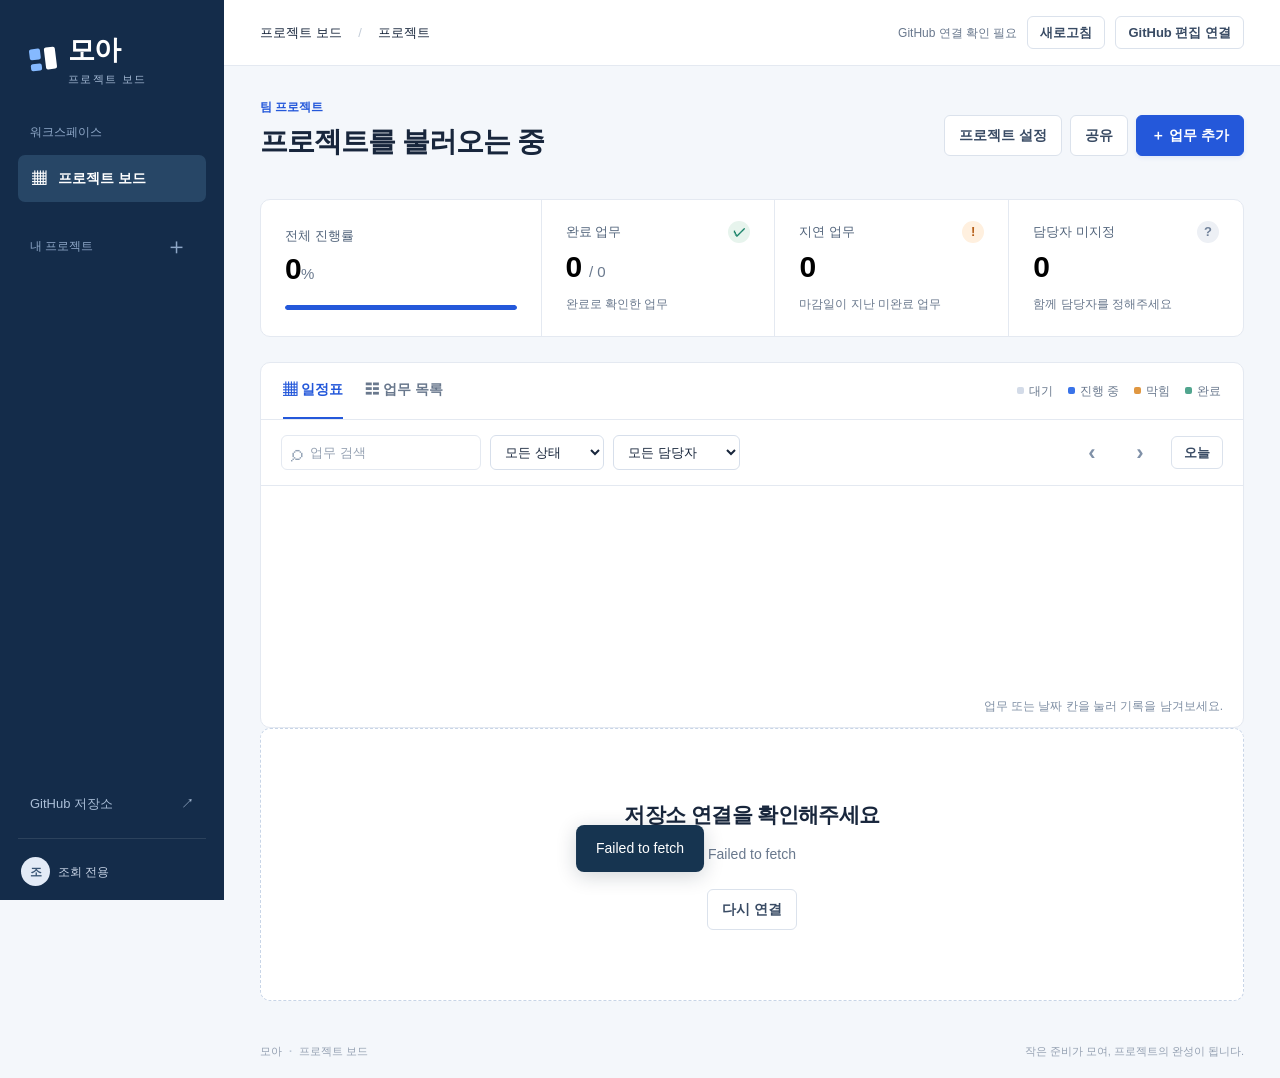
==== projects/index.html @ 3b536970 "Add files via upload" ====
<!doctype html>
<html lang="ko">
<head><meta charset="UTF-8"><meta name="viewport" content="width=device-width,initial-scale=1"><meta name="color-scheme" content="light"><meta name="description" content="프로젝트 보드 프로젝트의 준비사항, 담당자, 일별 추진현황을 함께 관리합니다."><title>모아 · 프로젝트 보드 프로젝트</title><link rel="icon" href="data:image/svg+xml,%3Csvg xmlns='http://www.w3.org/2000/svg' viewBox='0 0 40 40'%3E%3Crect width='40' height='40' rx='10' fill='%231d4ed8'/%3E%3Cpath d='M10 12h8v8h-8zm12 0h8v16h-8zM10 24h8v4h-8z' fill='white'/%3E%3C/svg%3E"><link rel="stylesheet" href="./styles.css"></head>
<body>
<div class="app-shell">
 <aside class="rail"><a class="brand" href="./" aria-label="모아 프로젝트 홈"><span class="brand-mark"><i></i><i></i><i></i></span><span>모아<small>프로젝트 보드</small></span></a><div class="rail-caption">워크스페이스</div><div class="rail-current"><span>▦</span> 프로젝트 보드</div><div class="rail-heading">내 프로젝트<button id="rail-add" class="icon-btn" aria-label="프로젝트 추가">＋</button></div><nav id="project-list" aria-label="프로젝트 목록"></nav><div class="rail-bottom"><a href="https://github.com/hrchlee/GA-HR" target="_blank" rel="noopener noreferrer">GitHub 저장소 <span>↗</span></a><div class="account"><span class="avatar" id="avatar">G</span><span id="account-name">로그인 전</span><button id="logout" class="icon-btn" aria-label="로그아웃" hidden>⏻</button></div></div></aside>
 <main><header class="topbar"><span>프로젝트 보드 <span class="crumb">/</span> 프로젝트</span><div class="top-actions"><span id="connection" class="connection">연결 준비 중</span><button id="refresh" class="btn compact">새로고침</button><button id="connect-github" class="btn compact">GitHub 편집 연결</button></div></header>
 <div id="workspace" hidden><div id="demo-banner" class="demo-banner" hidden><span><b>샘플 체험</b> 가상 업무입니다. 변경사항은 새로고침하면 초기화됩니다.</span><a href="./">프로젝트 보드 열기</a></div>
 <div class="workspace-content"><div class="mobile-projects"><select id="mobile-project" aria-label="프로젝트 선택"></select><button id="mobile-add" class="btn compact" aria-label="새 프로젝트 만들기">＋</button></div><section class="project-heading"><div><div class="eyebrow">팀 프로젝트</div><h1 id="project-title">프로젝트를 불러오는 중</h1><p id="project-desc"></p><div class="project-meta"><span id="project-period"></span><span id="member-count"></span></div></div><div class="heading-actions"><button id="project-settings" class="btn">프로젝트 설정</button><button id="share" class="btn">공유</button><button id="new-task" class="btn primary">＋ 업무 추가</button></div></section>
 <section class="metrics" aria-label="프로젝트 현황"><button class="metric" data-metric="all"><span>전체 진행률</span><strong id="stat-percent">0<em>%</em></strong><div class="progress-track"><i id="overall-progress"></i></div></button><button class="metric" data-metric="done"><span>완료 업무 <i class="metric-symbol green">✓</i></span><strong id="stat-done">0 <em>/ 0</em></strong><small>완료로 확인한 업무</small></button><button class="metric" data-metric="late"><span>지연 업무 <i class="metric-symbol orange">!</i></span><strong id="stat-late">0</strong><small>마감일이 지난 미완료 업무</small></button><button class="metric" data-metric="unassigned"><span>담당자 미지정 <i class="metric-symbol gray">?</i></span><strong id="stat-unassigned">0</strong><small>함께 담당자를 정해주세요</small></button></section>
 <section class="board"><div class="board-top"><div class="view-tabs" role="tablist" aria-label="업무 보기"><button class="active" id="timeline-tab" role="tab" aria-selected="true">▦ 일정표</button><button id="list-tab" role="tab" aria-selected="false">☷ 업무 목록</button></div><div class="legend"><span><i class="todo"></i>대기</span><span><i class="doing"></i>진행 중</span><span><i class="blocked"></i>막힘</span><span><i class="done"></i>완료</span></div></div>
 <div class="toolbar"><label class="search-label"><span>⌕</span><input id="search" type="search" aria-label="업무 검색" placeholder="업무 검색"></label><select id="status-filter" aria-label="상태 필터"><option value="all">모든 상태</option><option value="todo">진행 대기</option><option value="doing">진행 중</option><option value="blocked">막힘</option><option value="done">완료</option><option value="late">지연 업무</option></select><select id="owner-filter" aria-label="담당자 필터"><option value="all">모든 담당자</option></select><div class="date-nav"><button id="prev-month" class="icon-btn" aria-label="이전 달">‹</button><span id="month-label"></span><button id="next-month" class="icon-btn" aria-label="다음 달">›</button><button id="today" class="btn compact">오늘</button></div></div>
 <div id="board-content" class="board-content" tabindex="0" aria-label="업무별 날짜 일정표"></div><footer class="board-footer"><span id="task-count"></span><span>업무 또는 날짜 칸을 눌러 기록을 남겨보세요.</span></footer></section>
 <div id="empty-projects" class="empty-projects" hidden><div class="empty-icon">▦</div><h2>첫 프로젝트를 시작하세요</h2><p>업무를 정리하고 담당자와 일정을 함께 관리하세요.</p><button id="empty-create" class="btn primary">＋ 프로젝트 만들기</button></div>
 <section id="attention" class="attention"></section><footer class="page-footer"><span>모아 <b>·</b> 프로젝트 보드</span><span>작은 준비가 모여, 프로젝트의 완성이 됩니다.</span></footer></div></div>
 </main></div>
<dialog id="task-dialog" class="sheet"><form id="task-form"><header class="dialog-header"><div><span class="eyebrow" id="task-mode">업무 상세</span><h2 id="task-dialog-title">업무 수정</h2></div><button type="button" class="icon-btn" data-close aria-label="닫기">×</button></header><div class="dialog-body"><div id="conflict-note" class="warning-box" hidden>다른 사람이 수정한 최신 내용이 있습니다. 현재 입력을 복사한 뒤 닫고 다시 열어주세요.</div><label>업무명<input name="title" required maxlength="150" placeholder="어떤 일을 해야 하나요?"></label><div class="form-row"><label>단계<input name="phase" maxlength="40" placeholder="예: 준비, 실행, 마무리" list="phases"></label><datalist id="phases"><option>기획</option><option>준비</option><option>실행</option><option>마무리</option></datalist><label>담당자 <span class="optional">선택</span><input name="owner" maxlength="80" placeholder="미지정" list="owners"></label><datalist id="owners"></datalist></div><div class="form-row"><label>시작일<input type="date" name="start" required></label><label>마감일<input type="date" name="end" required></label></div><div class="form-row"><label>상태<select name="status"><option value="todo">진행 대기</option><option value="doing">진행 중</option><option value="blocked">막힘</option><option value="done">완료</option></select></label><label>진행률 <output id="percent-label">0%</output><input type="range" name="percent" min="0" max="100" step="5" value="0"></label></div><label id="blocker-label" hidden>막힌 이유<textarea name="blocker" rows="2" maxlength="1000" placeholder="어떤 도움이 필요한가요?"></textarea></label><label>관련 자료 링크 <span class="optional">선택</span><input name="link" type="url" maxlength="2000" placeholder="https://..."></label><section class="form-section"><div class="section-title"><h3>준비 체크리스트</h3><span id="check-count"></span></div><div id="checklist"></div><div class="inline-add"><input id="check-input" maxlength="200" placeholder="준비해야 할 요소 입력" aria-label="새 준비사항"><button type="button" id="add-check" class="btn compact">추가</button></div></section><section class="form-section"><div class="section-title"><h3>날짜별 추진 기록</h3><span class="optional">저장 시 함께 등록</span></div><label>기록 날짜<input type="date" name="logDate" required></label><label class="sr-only" for="log-note">추진 내용</label><textarea name="note" id="log-note" rows="3" maxlength="2000" placeholder="오늘 진행한 일, 결정사항 또는 다음 할 일을 적어주세요."></textarea><div id="task-history" class="history"></div></section><p id="task-error" class="form-error" role="alert"></p></div><footer class="dialog-footer"><button type="button" id="delete-task" class="btn danger">업무 삭제</button><button type="button" class="btn" data-close>취소</button><button type="submit" class="btn primary">변경사항 저장</button></footer></form></dialog>
<dialog id="project-dialog" class="modal"><form id="project-form"><header class="dialog-header"><h2 id="project-dialog-title">새 프로젝트</h2><button type="button" class="icon-btn" data-close aria-label="닫기">×</button></header><div class="dialog-body"><label>프로젝트명<input name="name" required maxlength="100" placeholder="예: 4분기 업무 운영체계 정비"></label><label>프로젝트 설명<textarea name="description" maxlength="1000" rows="3" placeholder="팀이 함께 달성할 목표"></textarea></label><div class="form-row"><label>시작일<input name="start" type="date" required></label><label>종료일<input name="end" type="date" required></label></div><p id="project-error" class="form-error" role="alert"></p></div><footer class="dialog-footer"><button class="btn" type="button" data-close>취소</button><button class="btn primary" type="submit">저장</button></footer></form></dialog>
<dialog id="share-dialog" class="modal"><div><header class="dialog-header"><h2>프로젝트 공유</h2><button class="icon-btn" type="button" data-close aria-label="닫기">×</button></header><div class="dialog-body"><p>이 링크로 같은 프로젝트 보드를 볼 수 있습니다.</p><label>프로젝트 링크<div class="inline-add"><input id="share-url" readonly><button class="btn compact" type="button" id="copy-link">복사</button></div></label><p class="helper">함께 편집할 사람은 GA-HR 저장소의 협업자로 등록한 뒤, 본인의 GitHub 계정으로 편집 연결을 하면 됩니다.</p><a class="btn" href="https://github.com/hrchlee/GA-HR/settings/access" target="_blank" rel="noopener noreferrer">GitHub 협업자 관리</a><p class="helper" style="margin-top:16px">페이지와 데이터의 공개 범위는 GitHub 저장소 설정을 따릅니다. 공개 저장소에 저장한 내용은 누구나 볼 수 있습니다.</p></div><footer class="dialog-footer"><button class="btn" type="button" data-close>닫기</button></footer></div></dialog>
<dialog id="github-dialog" class="modal"><form id="github-form"><header class="dialog-header"><h2>GitHub 편집 연결</h2><button class="icon-btn" type="button" data-close aria-label="닫기">×</button></header><div class="dialog-body"><p>GitHub에 변경사항을 저장하기 위한 연결입니다. 조회할 때는 필요하지 않습니다.</p><label>GitHub 액세스 토큰<input name="token" type="password" required autocomplete="off" spellcheck="false" placeholder="github_pat_…"></label><p class="helper">Fine-grained token에서 <b>GA-HR 저장소</b>와 <b>Contents: Read and write</b> 권한만 선택하세요. 토큰은 현재 탭의 메모리에만 두며 파일이나 브라우저 저장소에 저장하지 않습니다. 새로고침하면 다시 연결해야 합니다.</p><a class="text-link" href="https://github.com/settings/personal-access-tokens/new" target="_blank" rel="noopener noreferrer">GitHub에서 토큰 만들기</a><p id="github-error" class="form-error" role="alert"></p></div><footer class="dialog-footer"><button class="btn" type="button" data-close>취소</button><button class="btn primary" type="submit">편집 연결</button></footer></form></dialog>
<dialog id="confirm-dialog" class="modal small"><form method="dialog"><div class="dialog-body"><h2>이 업무를 삭제할까요?</h2><p>준비사항과 추진 기록도 함께 삭제됩니다.</p></div><footer class="dialog-footer"><button class="btn" value="cancel">취소</button><button class="btn danger filled" value="delete">삭제</button></footer></form></dialog>
<div id="toast" role="status" aria-live="polite" hidden></div><noscript>프로젝트 보드는 JavaScript를 켠 브라우저에서 사용할 수 있습니다.</noscript><script type="module" src="./app.mjs"></script>
</body></html>
---- projects/styles.css ----
@charset "UTF-8";
:root{--ink:#18263c;--muted:#69788d;--line:#e4e9f1;--blue:#2458da;--navy:#142c4a;--surface:#f4f7fb;--green:#168067;--orange:#b55d17;--red:#c45047;font-family:'Pretendard','Noto Sans KR','Malgun Gothic',sans-serif;color:var(--ink);font-size:16px;line-height:1.5;color-scheme:light}
*{box-sizing:border-box}body{margin:0;background:var(--surface)}button,input,textarea,select{font:inherit}button,a,input,select,textarea{-webkit-tap-highlight-color:transparent}button{cursor:pointer}button:disabled{cursor:wait;opacity:.55}a{color:inherit;text-decoration:none}button:focus-visible,a:focus-visible,input:focus-visible,select:focus-visible,textarea:focus-visible,[tabindex]:focus-visible{outline:3px solid #719eff;outline-offset:3px}[hidden]{display:none!important}.app-shell{display:flex;min-height:100vh}.rail{width:224px;flex-shrink:0;background:var(--navy);color:#c6d2e4;position:fixed;inset:0 auto 0 0;padding:30px 18px 14px;display:flex;flex-direction:column;z-index:20}.brand{display:flex;align-items:center;gap:12px;color:white;padding:0 12px 36px;font-size:27px;font-weight:800;letter-spacing:-1px}.brand small{display:block;font-size:11px;letter-spacing:1.4px;font-weight:500;color:#a5bad5;margin-top:0}.brand-mark{display:grid;grid-template-columns:11px 11px;grid-template-rows:11px 7px;gap:4px;transform:rotate(-7deg)}.brand-mark i{background:#85b9ff;border-radius:2px}.brand-mark i:nth-child(2){grid-row:span 2;background:white}.rail-caption,.rail-heading{font-size:12px;color:#8ea7c7;padding:0 12px}.rail-current{margin:14px 0 28px;padding:13px 14px;background:#274666;border-radius:7px;font-size:14px;font-weight:700;color:white;display:flex;gap:12px}.rail-heading{display:flex;align-items:center;justify-content:space-between;margin-bottom:10px}.icon-btn{border:0;background:transparent;color:inherit;min-width:32px;height:32px;font-size:23px;display:inline-flex;align-items:center;justify-content:center;border-radius:5px}.icon-btn:hover{background:#7891ae22}#project-list{overflow:auto;flex:1}.project-nav{display:flex;align-items:flex-start;gap:9px;width:100%;text-align:left;border:0;background:transparent;color:#bacbe0;padding:11px 12px;border-radius:6px;font-size:14px;margin:3px 0}.project-nav:before{content:'';width:7px;height:7px;background:#718dab;flex-shrink:0;margin-top:7px;border-radius:2px}.project-nav.active{background:#ffffff0d;color:white}.project-nav.active:before{background:#80b5ff}.rail-bottom>a{display:flex;justify-content:space-between;padding:9px 12px;font-size:13px;color:#aabed7}.account{border-top:1px solid #ffffff1a;margin-top:16px;padding:18px 3px 0;display:flex;align-items:center;gap:8px;font-size:12px}.account #account-name{overflow:hidden;text-overflow:ellipsis;white-space:nowrap;flex:1}.avatar{border-radius:50%;width:29px;height:29px;display:inline-flex;align-items:center;justify-content:center;background:#e3ebf7;color:#395575;font-size:12px;font-weight:700;flex-shrink:0}main{min-width:0;width:calc(100% - 224px);margin-left:224px}.topbar{height:66px;border-bottom:1px solid var(--line);background:white;display:flex;align-items:center;justify-content:space-between;padding:0 36px;font-size:13px}.crumb{color:#c2cbd7;margin:0 13px}.connection{color:var(--muted);font-size:12px}.connection.live:before{content:'';display:inline-block;width:6px;height:6px;border-radius:50%;background:var(--green);margin-right:7px}.workspace-content{padding:32px 36px 18px;max-width:1920px;margin:auto}.project-heading{display:flex;align-items:center;justify-content:space-between;gap:20px;margin-bottom:26px}.eyebrow{font-size:12px;color:var(--blue);font-weight:700;margin-bottom:7px}h1{font-size:28px;letter-spacing:-1px;line-height:1.35;margin:0 0 9px;font-weight:750}h2{font-size:21px;margin:0 0 8px;letter-spacing:-.6px}h3{font-size:16px;margin:0}.project-heading p{font-size:14px;color:var(--muted);margin:0 0 12px}.project-meta{display:flex;gap:18px;font-size:12px;color:var(--muted)}.heading-actions{display:flex;gap:8px;flex-shrink:0}.btn{border:1px solid #dbe2ec;background:white;color:#394b64;padding:9px 14px;border-radius:6px;font-size:14px;font-weight:600;white-space:nowrap;display:inline-flex;justify-content:center;align-items:center;gap:6px;min-height:38px}.btn:hover{background:#f3f6fb}.btn.primary{background:var(--blue);border-color:var(--blue);color:white;box-shadow:0 2px 4px #2458da18}.btn.primary:hover{background:#1847bc}.btn.ghost{border-color:transparent;background:transparent}.btn.compact{font-size:13px;padding:6px 12px;min-height:32px}.metrics{display:grid;grid-template-columns:1.2fr 1fr 1fr 1fr;border:1px solid var(--line);border-radius:10px;background:white;margin-bottom:25px}.metric{padding:21px 24px;text-align:left;border:0;background:none;border-right:1px solid var(--line);position:relative}.metric:last-child{border:0}.metric>span{font-size:13px;color:#53657c;display:flex;justify-content:space-between;align-items:center}.metric strong{font-size:30px;display:block;font-weight:700;line-height:1.6;letter-spacing:-.8px}.metric strong em{font-size:15px;font-style:normal;font-weight:500;color:var(--muted);letter-spacing:0}.metric small{font-size:12px;color:var(--muted)}.metric:hover{background:#f9fbff}.metric-symbol{display:flex;align-items:center;justify-content:center;font-style:normal;width:22px;height:22px;border-radius:50%;font-weight:bold}.green{background:#e7f4ed;color:var(--green)}.orange{background:#fff0df;color:var(--orange)}.gray{background:#edf0f5;color:#71829a}.progress-track{height:5px;background:#eaf0fb;margin-top:12px;border-radius:10px;overflow:hidden}.progress-track i{height:100%;display:block;background:var(--blue);border-radius:10px}.board{background:white;border:1px solid var(--line);border-radius:10px;overflow:hidden}.board-top{display:flex;align-items:center;justify-content:space-between;border-bottom:1px solid var(--line);padding:0 22px;min-height:57px;gap:12px}.view-tabs{display:flex;align-self:stretch;gap:22px}.view-tabs button{border:0;background:transparent;font-size:14px;font-weight:600;color:var(--muted);padding:0 0 0;border-bottom:2px solid transparent}.view-tabs button.active{color:var(--blue);border-bottom-color:var(--blue)}.legend{display:flex;gap:15px;font-size:12px;color:var(--muted)}.legend span{display:flex;align-items:center;gap:5px}.legend i{width:7px;height:7px;border-radius:2px}.todo{--bar:#d3dbe8;--bar-ink:#536782;--bar-bg:#eef2f7}.doing{--bar:#3973e9;--bar-ink:#2359be;--bar-bg:#e4edff}.blocked{--bar:#e09741;--bar-ink:#975911;--bar-bg:#fff1dc}.done{--bar:#51a58e;--bar-ink:#267f68;--bar-bg:#e6f3ee}.legend i{background:var(--bar)}.toolbar{display:flex;align-items:center;gap:9px;padding:15px 20px;flex-wrap:wrap}.search-label{display:flex;align-items:center;border:1px solid var(--line);border-radius:6px;gap:7px;padding:5px 9px!important;margin:0!important;max-width:200px}.search-label>span{font-size:23px;line-height:1;color:#91a0b4}.search-label input{border:0!important;padding:0!important;min-width:0;font-size:13px;background:transparent;outline-offset:5px}.toolbar select{font-size:13px;max-width:170px;padding:8px 26px 8px 10px}.date-nav{margin-left:auto;display:flex;align-items:center;gap:8px;font-size:14px;font-weight:650}.date-nav .icon-btn{font-size:22px;color:#8091a8}.date-nav .btn{margin-left:7px}.board-content{overflow:auto;max-height:590px;scrollbar-width:thin;position:relative;border-top:1px solid var(--line);min-height:200px}.timeline{width:max-content;min-width:100%;--day:40px;--label:340px}.timeline-row{display:flex;min-height:65px;border-bottom:1px solid #edf0f5;position:relative}.row-label{position:sticky;left:0;z-index:5;width:var(--label);flex-shrink:0;background:white;border-right:1px solid #d9e1ed;padding:13px 18px;display:flex;align-items:center;gap:11px;cursor:pointer;text-align:left;color:var(--ink)}button.row-label{border-top:0;border-bottom:0;border-left:0}.row-label:hover{background:#f7faff}.row-label .task-text{min-width:0;flex:1}.task-name{display:block;font-size:14px;font-weight:600;white-space:nowrap;overflow:hidden;text-overflow:ellipsis}.task-sub{display:flex;align-items:center;gap:8px;font-size:12px;color:#7a879b;margin-top:4px}.status-icon{width:18px;height:18px;border-radius:50%;display:flex;align-items:center;justify-content:center;font-size:11px;font-weight:bold;border:1.5px solid var(--bar);color:var(--bar-ink);flex-shrink:0;background:var(--bar-bg)}.owner-pill{font-size:11px;max-width:58px;white-space:nowrap;overflow:hidden;text-overflow:ellipsis;color:#6a7c94;background:#f0f3f8;border-radius:4px;padding:3px 6px}.owner-pill.unassigned{background:transparent;border:1px dashed #ced7e4}.days{display:flex;position:relative;isolation:isolate}.day-cell{width:var(--day);flex-shrink:0;position:relative;border-right:1px solid #f0f2f6;background:white;min-height:64px;padding:0;border-top:0;border-bottom:0;border-left:0}.day-cell.weekend{background:#f8f9fc}.day-cell.today{background:#f0f5ff}.day-cell.today:after{content:'';position:absolute;left:50%;top:0;bottom:0;width:1px;background:#a8c1f5;z-index:-1}.day-cell:hover{background:#eaf0fa}.day-cell.has-log:before{content:'';position:absolute;bottom:7px;left:calc(50% - 2px);width:4px;height:4px;border-radius:50%;background:#396bbb}.date-header{position:sticky;top:0;z-index:10;min-height:65px;background:#fafbfd}.date-header .row-label{background:#fafbfd;color:#6e7d91;font-size:12px;justify-content:space-between}.date-header .day-cell{display:flex;flex-direction:column;align-items:center;justify-content:center;font-size:12px;color:#8b98aa;gap:3px;background:#fafbfd;cursor:default}.date-header .day-cell b{font-size:13px;font-weight:600;color:#54647c}.date-header .today b{background:var(--blue);color:white;border-radius:5px;width:25px;text-align:center}.group-row{min-height:35px;background:#f7f9fc;font-size:12px;font-weight:700;color:#526783}.group-row .row-label{padding:8px 18px;background:#f7f9fc}.group-row .group-fill{flex:1;background:#f7f9fc}.group-count{font-size:11px;color:#8b98ab;margin-left:5px}.bar{position:absolute;top:18px;height:28px;border:1px solid color-mix(in srgb,var(--bar) 45%,white);border-radius:5px;z-index:2;background:var(--bar-bg);color:var(--bar-ink);overflow:hidden;font-size:11px;text-align:left;padding:0 10px;display:flex;align-items:center;gap:6px;white-space:nowrap;min-width:12px}.bar-fill{position:absolute;inset:0 auto 0 0;background:var(--bar);opacity:.15;z-index:-1}.bar span{overflow:hidden;text-overflow:ellipsis;flex:1}.bar b{font-size:11px;font-weight:650}.bar.done{border-color:#a9d3c5}.bar.blocked{border-style:dashed}.board-footer{display:flex;justify-content:space-between;padding:12px 20px;font-size:12px;color:#8090a5;gap:12px}.board-footer>span:first-child{font-weight:600}.attention{display:flex;gap:14px;margin-top:18px}.attention-item{border:1px solid #eadfce;background:#fffcf6;padding:12px 16px;border-radius:6px;color:#8b652d;display:flex;align-items:center;gap:10px;font-size:13px;flex:1;text-align:left}.attention-item b{font-weight:650}.page-footer{display:flex;justify-content:space-between;font-size:11px;color:#95a1b2;padding-top:24px}.page-footer b{color:#bdc7d5;margin:0 4px}.empty-projects{background:white;border:1px dashed #c8d5e7;border-radius:10px;text-align:center;padding:70px 20px}.empty-projects p{color:var(--muted);font-size:14px;margin-bottom:24px}.empty-icon{font-size:40px;color:var(--blue);margin-bottom:12px}.empty-result{text-align:center;padding:65px 20px;color:var(--muted);font-size:14px}.list-table{border-collapse:collapse;width:100%;min-width:790px;text-align:left}.list-table th{font-size:12px;font-weight:600;padding:12px 18px;background:#f7f9fc;color:var(--muted);position:sticky;top:0}.list-table td{font-size:14px;padding:17px 18px;border-top:1px solid var(--line)}.list-table tr[data-task]{cursor:pointer}.list-table tr[data-task]:hover{background:#f6f9ff}.badge{display:inline-flex;font-size:12px;padding:4px 8px;background:var(--bar-bg);color:var(--bar-ink);border-radius:4px;white-space:nowrap}.late-text{color:#b66321!important}.demo-banner{padding:9px 36px;background:#e9f0ff;border-bottom:1px solid #d4e0f9;font-size:12px;color:#48618b;display:flex;justify-content:space-between;gap:12px}.demo-banner b{color:#2458da;margin-right:8px}.demo-banner a{text-decoration:underline;white-space:nowrap}
input,textarea,select{border:1px solid #d7dfeb;border-radius:6px;background:white;color:var(--ink);padding:10px 11px;min-width:0}input::placeholder,textarea::placeholder{color:#96a2b3}textarea{resize:vertical;width:100%;font-size:14px}label{display:flex;flex-direction:column;gap:7px;font-size:13px;font-weight:550;margin-bottom:17px}label input,label select{width:100%;font-size:14px}label .optional{display:contents}input[type=range]{padding:0;accent-color:var(--blue);height:32px}.optional,.helper{font-size:12px;color:var(--muted);font-weight:400}.helper{line-height:1.7;margin:0 0 14px}.form-row{display:grid;grid-template-columns:1fr 1fr;gap:14px}output{float:right;font-size:12px;color:var(--blue)}dialog{padding:0;border:0;color:var(--ink);background:white;box-shadow:0 20px 100px #0b214b30;max-height:95dvh}dialog::backdrop{background:#142c4a66;backdrop-filter:blur(2px)}dialog.modal{width:min(520px,calc(100vw - 32px));border-radius:12px}dialog.small{width:min(400px,calc(100vw - 32px))}dialog.sheet{margin:0 0 0 auto;position:fixed;inset:0 0 0 auto;width:540px;max-width:100vw;height:100dvh;max-height:100dvh;border-radius:12px 0 0 12px}.sheet form{height:100%;display:flex;flex-direction:column}.dialog-header{padding:24px 26px 19px;display:flex;align-items:flex-start;justify-content:space-between;gap:18px;border-bottom:1px solid var(--line)}.dialog-header .eyebrow{display:block;font-size:11px}.dialog-header h2{font-size:20px;margin:0}.dialog-body{padding:24px 26px;overflow:auto;flex:1}.dialog-body>p{font-size:14px;color:var(--muted);margin:0 0 20px}.dialog-footer{border-top:1px solid var(--line);padding:17px 26px;display:flex;gap:8px;justify-content:flex-end;background:white}.btn.danger{color:#b34c45;border-color:#efd5d2;margin-right:auto}.btn.danger.filled{color:white;background:#bc4b42}.form-section{border-top:1px solid var(--line);padding-top:21px;margin-top:23px}.section-title{display:flex;align-items:center;justify-content:space-between;margin-bottom:16px;font-size:12px;color:var(--muted)}.check-row{display:flex;gap:9px;align-items:center;margin-bottom:8px;padding:8px 10px;border:1px solid #edf0f4;border-radius:6px;font-size:14px}.check-row label{margin:0;display:flex;flex-direction:row;align-items:center;flex:1;font-weight:400;overflow-wrap:anywhere}.check-row input[type=checkbox]{width:16px;height:16px;accent-color:var(--blue);flex-shrink:0}.check-row:has(:checked) label{color:#7d8a9b;text-decoration:line-through}.check-row .icon-btn{font-size:17px;min-width:25px;height:25px;color:#8594a8}.inline-add{display:flex;gap:8px}.inline-add input{flex:1;width:100%;font-size:13px}.form-error{font-size:13px!important;color:#b7443c!important;line-height:1.6;white-space:pre-line;margin-top:12px!important}.form-error:empty{display:none}.warning-box{background:#fff4dc;color:#935e16;font-size:13px;padding:12px;border-radius:6px;margin-bottom:18px}.history{border-left:2px solid #e5ebf4;margin:20px 0 0 5px;padding-left:17px}.history-entry{margin-bottom:20px;position:relative}.history-entry:before{content:'';position:absolute;left:-22px;top:5px;width:8px;height:8px;background:#b9cde9;border:2px solid white;border-radius:50%}.history-meta{display:flex;flex-wrap:wrap;gap:8px;font-size:11px;color:#8593a5}.history-entry p{font-size:13px;line-height:1.7;margin:5px 0;white-space:pre-wrap;overflow-wrap:anywhere}.history-state{font-size:11px;color:#5f7390}.login-view{display:grid;grid-template-columns:1fr 1fr;max-width:900px;margin:12vh auto 50px;background:white;border:1px solid var(--line);border-radius:16px;overflow:hidden}.login-art{background:#e8effb;padding:50px 40px;display:flex;flex-direction:column;justify-content:center}.login-art p{font-size:30px;font-weight:750;letter-spacing:-1px;line-height:1.5;margin:30px 0 12px}.login-art>span{font-size:13px;color:#637a9a}.mini-grid{position:relative;height:110px;background:repeating-linear-gradient(90deg,transparent 0,transparent 29px,#cddbf0 30px),repeating-linear-gradient(0deg,transparent 0,transparent 29px,#cddbf0 30px);border:1px solid #cddbf0;border-radius:8px;overflow:hidden}.mini-grid i{position:absolute;height:14px;background:#618de4;border-radius:4px;width:50%;left:10%;top:13px}.mini-grid i:nth-child(2){top:42px;left:25%;width:60%;background:#4f9d88}.mini-grid i:nth-child(3){top:73px;left:45%;width:40%;background:#9bb5eb}.login-form{padding:44px 36px}.login-form h1{font-size:23px}.login-form p{font-size:13px;color:var(--muted);margin:0 0 25px}.login-form .btn{width:100%;margin-bottom:7px}.login-form small{display:block;text-align:center;font-size:11px;color:#8d9bae;margin-top:16px}#toast{position:fixed;bottom:28px;left:50%;transform:translateX(-50%);background:#163450;color:white;border-radius:8px;padding:13px 20px;box-shadow:0 4px 20px #10203030;z-index:100;font-size:14px;max-width:90vw}.sr-only{position:absolute!important;width:1px;height:1px;padding:0;overflow:hidden;clip:rect(0,0,0,0);white-space:nowrap;border:0}
@media(min-width:1600px){.timeline{--day:46px;--label:380px}.workspace-content{padding:36px 44px}}@media(max-width:1200px){.rail{width:190px}main{margin-left:190px;width:calc(100% - 190px)}.workspace-content{padding:25px 24px}.topbar{padding:0 24px}.project-heading{align-items:flex-start;flex-direction:column}.heading-actions{align-self:flex-end}.metric{padding:16px}.timeline{--label:300px}.attention{flex-direction:column}.login-view{margin:50px 25px;grid-template-columns:.8fr 1fr}.login-art{padding:25px}.login-art p{font-size:26px}}@media(max-width:800px){.rail{width:64px;padding:22px 8px}.brand{padding:0 8px 30px}.brand>span:last-child,.rail-caption,.rail-current,.rail-heading,.rail-bottom>a,#project-list{display:none}.rail-bottom{margin-top:auto}.account{padding:10px 8px;flex-direction:column}.account #account-name{display:none}.account .icon-btn{font-size:18px}main{margin-left:64px;width:calc(100% - 64px)}.topbar{height:54px;padding:0 17px;font-size:12px}.workspace-content{padding:24px 16px}.project-heading h1{font-size:24px}.heading-actions{align-self:flex-start;flex-wrap:wrap;gap:6px}.heading-actions .btn{font-size:12px;padding:8px 10px}.metrics{grid-template-columns:1fr 1fr}.metric{border-bottom:1px solid var(--line);padding:15px 16px}.metric:nth-child(2){border-right:0}.metric:nth-child(3){border-bottom:0}.metric strong{font-size:26px}.metric small{font-size:11px}.board-top{padding:0 14px;flex-wrap:wrap}.legend{gap:8px;font-size:11px}.view-tabs{min-height:50px;gap:14px}.toolbar{padding:12px;gap:7px}.search-label{max-width:100%;flex:1;min-width:140px}.toolbar select{font-size:12px;max-width:140px}.date-nav{width:100%;justify-content:flex-end;font-size:13px;margin-top:3px}.timeline{--label:205px;--day:36px}.row-label{padding:11px;gap:7px}.task-name{font-size:12px}.task-sub{font-size:11px}.row-label>.owner-pill{display:none}.board-footer{padding:11px;font-size:11px}.board-footer span:last-child{display:none}.page-footer span:last-child{display:none}.demo-banner{padding:9px 16px;font-size:11px;flex-wrap:wrap}.login-view{display:block;margin:28px 16px}.login-art{display:none}.login-form{padding:30px 22px}.login-form h1{font-size:21px}.dialog-body{padding:22px}.dialog-footer{padding:16px}.project-meta{flex-wrap:wrap;gap:6px 14px}.attention-item{font-size:12px}}@media(prefers-reduced-motion:reduce){*{scroll-behavior:auto!important}}

/* Project navigation remains available on small screens. */
.search-label{flex-direction:row;align-items:center}.mobile-projects{display:none}.project-nav{word-break:keep-all}.metric small{word-break:keep-all}.task-name{font-size:14px}@media(max-width:800px){.mobile-projects{display:flex;gap:8px;margin-bottom:20px}.mobile-projects select{font-size:13px;width:100%;flex:1}.timeline{--label:155px}.row-label{padding:10px 8px}.task-name{font-size:12px}.task-sub{gap:4px;font-size:10px}.row-label .status-icon{display:none}.board-top{gap:0}.metrics{margin-bottom:20px}.metric small{font-size:11px}.topbar .connection{font-size:11px}}

.top-actions{display:flex;align-items:center;gap:10px}.text-link{font-size:13px;color:var(--blue);text-decoration:underline}@media(max-width:800px){.topbar{height:auto;min-height:70px;gap:6px;flex-wrap:wrap;padding:10px 16px}.top-actions{gap:6px;flex-wrap:wrap}.top-actions .connection{width:100%}.top-actions .btn{font-size:11px}.brand small{font-size:10px;letter-spacing:0}}
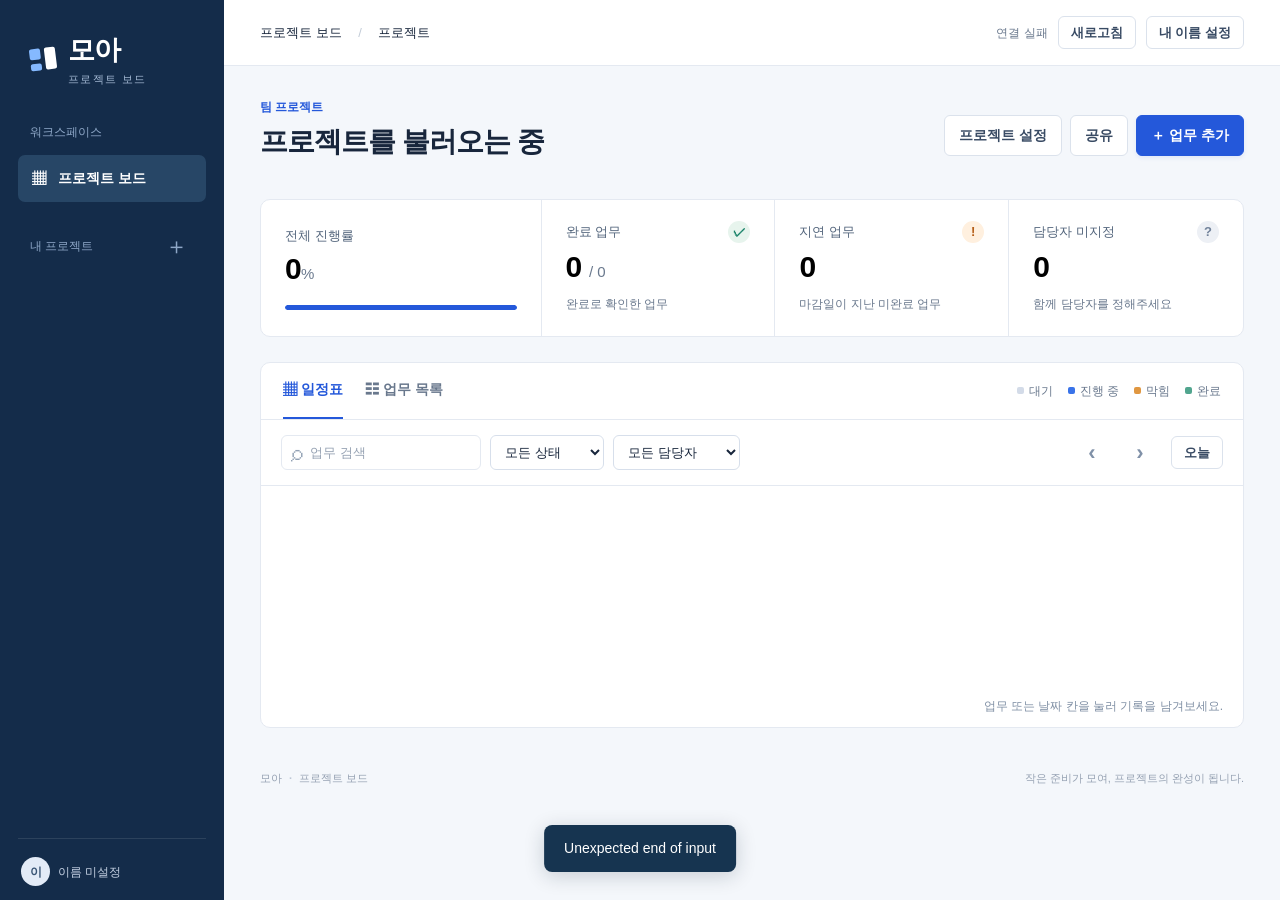
==== commit a8bd29c1: "Add files via upload" ====
--- a/projects/index.html
+++ b/projects/index.html
@@ -3,8 +3,8 @@
 <head><meta charset="UTF-8"><meta name="viewport" content="width=device-width,initial-scale=1"><meta name="color-scheme" content="light"><meta name="description" content="프로젝트 보드 프로젝트의 준비사항, 담당자, 일별 추진현황을 함께 관리합니다."><title>모아 · 프로젝트 보드 프로젝트</title><link rel="icon" href="data:image/svg+xml,%3Csvg xmlns='http://www.w3.org/2000/svg' viewBox='0 0 40 40'%3E%3Crect width='40' height='40' rx='10' fill='%231d4ed8'/%3E%3Cpath d='M10 12h8v8h-8zm12 0h8v16h-8zM10 24h8v4h-8z' fill='white'/%3E%3C/svg%3E"><link rel="stylesheet" href="./styles.css"></head>
 <body>
 <div class="app-shell">
- <aside class="rail"><a class="brand" href="./" aria-label="모아 프로젝트 홈"><span class="brand-mark"><i></i><i></i><i></i></span><span>모아<small>프로젝트 보드</small></span></a><div class="rail-caption">워크스페이스</div><div class="rail-current"><span>▦</span> 프로젝트 보드</div><div class="rail-heading">내 프로젝트<button id="rail-add" class="icon-btn" aria-label="프로젝트 추가">＋</button></div><nav id="project-list" aria-label="프로젝트 목록"></nav><div class="rail-bottom"><a href="https://github.com/hrchlee/GA-HR" target="_blank" rel="noopener noreferrer">GitHub 저장소 <span>↗</span></a><div class="account"><span class="avatar" id="avatar">G</span><span id="account-name">로그인 전</span><button id="logout" class="icon-btn" aria-label="로그아웃" hidden>⏻</button></div></div></aside>
- <main><header class="topbar"><span>프로젝트 보드 <span class="crumb">/</span> 프로젝트</span><div class="top-actions"><span id="connection" class="connection">연결 준비 중</span><button id="refresh" class="btn compact">새로고침</button><button id="connect-github" class="btn compact">GitHub 편집 연결</button></div></header>
+ <aside class="rail"><a class="brand" href="./" aria-label="모아 프로젝트 홈"><span class="brand-mark"><i></i><i></i><i></i></span><span>모아<small>프로젝트 보드</small></span></a><div class="rail-caption">워크스페이스</div><div class="rail-current"><span>▦</span> 프로젝트 보드</div><div class="rail-heading">내 프로젝트<button id="rail-add" class="icon-btn" aria-label="프로젝트 추가">＋</button></div><nav id="project-list" aria-label="프로젝트 목록"></nav><div class="rail-bottom"><div class="account"><span class="avatar" id="avatar">G</span><span id="account-name">이름 미설정</span></div></div></aside>
+ <main><header class="topbar"><span>프로젝트 보드 <span class="crumb">/</span> 프로젝트</span><div class="top-actions"><span id="connection" class="connection">연결 준비 중</span><button id="refresh" class="btn compact">새로고침</button><button id="connect-github" class="btn compact">내 이름 설정</button></div></header>
  <div id="workspace" hidden><div id="demo-banner" class="demo-banner" hidden><span><b>샘플 체험</b> 가상 업무입니다. 변경사항은 새로고침하면 초기화됩니다.</span><a href="./">프로젝트 보드 열기</a></div>
  <div class="workspace-content"><div class="mobile-projects"><select id="mobile-project" aria-label="프로젝트 선택"></select><button id="mobile-add" class="btn compact" aria-label="새 프로젝트 만들기">＋</button></div><section class="project-heading"><div><div class="eyebrow">팀 프로젝트</div><h1 id="project-title">프로젝트를 불러오는 중</h1><p id="project-desc"></p><div class="project-meta"><span id="project-period"></span><span id="member-count"></span></div></div><div class="heading-actions"><button id="project-settings" class="btn">프로젝트 설정</button><button id="share" class="btn">공유</button><button id="new-task" class="btn primary">＋ 업무 추가</button></div></section>
  <section class="metrics" aria-label="프로젝트 현황"><button class="metric" data-metric="all"><span>전체 진행률</span><strong id="stat-percent">0<em>%</em></strong><div class="progress-track"><i id="overall-progress"></i></div></button><button class="metric" data-metric="done"><span>완료 업무 <i class="metric-symbol green">✓</i></span><strong id="stat-done">0 <em>/ 0</em></strong><small>완료로 확인한 업무</small></button><button class="metric" data-metric="late"><span>지연 업무 <i class="metric-symbol orange">!</i></span><strong id="stat-late">0</strong><small>마감일이 지난 미완료 업무</small></button><button class="metric" data-metric="unassigned"><span>담당자 미지정 <i class="metric-symbol gray">?</i></span><strong id="stat-unassigned">0</strong><small>함께 담당자를 정해주세요</small></button></section>
@@ -16,8 +16,8 @@
  </main></div>
 <dialog id="task-dialog" class="sheet"><form id="task-form"><header class="dialog-header"><div><span class="eyebrow" id="task-mode">업무 상세</span><h2 id="task-dialog-title">업무 수정</h2></div><button type="button" class="icon-btn" data-close aria-label="닫기">×</button></header><div class="dialog-body"><div id="conflict-note" class="warning-box" hidden>다른 사람이 수정한 최신 내용이 있습니다. 현재 입력을 복사한 뒤 닫고 다시 열어주세요.</div><label>업무명<input name="title" required maxlength="150" placeholder="어떤 일을 해야 하나요?"></label><div class="form-row"><label>단계<input name="phase" maxlength="40" placeholder="예: 준비, 실행, 마무리" list="phases"></label><datalist id="phases"><option>기획</option><option>준비</option><option>실행</option><option>마무리</option></datalist><label>담당자 <span class="optional">선택</span><input name="owner" maxlength="80" placeholder="미지정" list="owners"></label><datalist id="owners"></datalist></div><div class="form-row"><label>시작일<input type="date" name="start" required></label><label>마감일<input type="date" name="end" required></label></div><div class="form-row"><label>상태<select name="status"><option value="todo">진행 대기</option><option value="doing">진행 중</option><option value="blocked">막힘</option><option value="done">완료</option></select></label><label>진행률 <output id="percent-label">0%</output><input type="range" name="percent" min="0" max="100" step="5" value="0"></label></div><label id="blocker-label" hidden>막힌 이유<textarea name="blocker" rows="2" maxlength="1000" placeholder="어떤 도움이 필요한가요?"></textarea></label><label>관련 자료 링크 <span class="optional">선택</span><input name="link" type="url" maxlength="2000" placeholder="https://..."></label><section class="form-section"><div class="section-title"><h3>준비 체크리스트</h3><span id="check-count"></span></div><div id="checklist"></div><div class="inline-add"><input id="check-input" maxlength="200" placeholder="준비해야 할 요소 입력" aria-label="새 준비사항"><button type="button" id="add-check" class="btn compact">추가</button></div></section><section class="form-section"><div class="section-title"><h3>날짜별 추진 기록</h3><span class="optional">저장 시 함께 등록</span></div><label>기록 날짜<input type="date" name="logDate" required></label><label class="sr-only" for="log-note">추진 내용</label><textarea name="note" id="log-note" rows="3" maxlength="2000" placeholder="오늘 진행한 일, 결정사항 또는 다음 할 일을 적어주세요."></textarea><div id="task-history" class="history"></div></section><p id="task-error" class="form-error" role="alert"></p></div><footer class="dialog-footer"><button type="button" id="delete-task" class="btn danger">업무 삭제</button><button type="button" class="btn" data-close>취소</button><button type="submit" class="btn primary">변경사항 저장</button></footer></form></dialog>
 <dialog id="project-dialog" class="modal"><form id="project-form"><header class="dialog-header"><h2 id="project-dialog-title">새 프로젝트</h2><button type="button" class="icon-btn" data-close aria-label="닫기">×</button></header><div class="dialog-body"><label>프로젝트명<input name="name" required maxlength="100" placeholder="예: 4분기 업무 운영체계 정비"></label><label>프로젝트 설명<textarea name="description" maxlength="1000" rows="3" placeholder="팀이 함께 달성할 목표"></textarea></label><div class="form-row"><label>시작일<input name="start" type="date" required></label><label>종료일<input name="end" type="date" required></label></div><p id="project-error" class="form-error" role="alert"></p></div><footer class="dialog-footer"><button class="btn" type="button" data-close>취소</button><button class="btn primary" type="submit">저장</button></footer></form></dialog>
-<dialog id="share-dialog" class="modal"><div><header class="dialog-header"><h2>프로젝트 공유</h2><button class="icon-btn" type="button" data-close aria-label="닫기">×</button></header><div class="dialog-body"><p>이 링크로 같은 프로젝트 보드를 볼 수 있습니다.</p><label>프로젝트 링크<div class="inline-add"><input id="share-url" readonly><button class="btn compact" type="button" id="copy-link">복사</button></div></label><p class="helper">함께 편집할 사람은 GA-HR 저장소의 협업자로 등록한 뒤, 본인의 GitHub 계정으로 편집 연결을 하면 됩니다.</p><a class="btn" href="https://github.com/hrchlee/GA-HR/settings/access" target="_blank" rel="noopener noreferrer">GitHub 협업자 관리</a><p class="helper" style="margin-top:16px">페이지와 데이터의 공개 범위는 GitHub 저장소 설정을 따릅니다. 공개 저장소에 저장한 내용은 누구나 볼 수 있습니다.</p></div><footer class="dialog-footer"><button class="btn" type="button" data-close>닫기</button></footer></div></dialog>
-<dialog id="github-dialog" class="modal"><form id="github-form"><header class="dialog-header"><h2>GitHub 편집 연결</h2><button class="icon-btn" type="button" data-close aria-label="닫기">×</button></header><div class="dialog-body"><p>GitHub에 변경사항을 저장하기 위한 연결입니다. 조회할 때는 필요하지 않습니다.</p><label>GitHub 액세스 토큰<input name="token" type="password" required autocomplete="off" spellcheck="false" placeholder="github_pat_…"></label><p class="helper">Fine-grained token에서 <b>GA-HR 저장소</b>와 <b>Contents: Read and write</b> 권한만 선택하세요. 토큰은 현재 탭의 메모리에만 두며 파일이나 브라우저 저장소에 저장하지 않습니다. 새로고침하면 다시 연결해야 합니다.</p><a class="text-link" href="https://github.com/settings/personal-access-tokens/new" target="_blank" rel="noopener noreferrer">GitHub에서 토큰 만들기</a><p id="github-error" class="form-error" role="alert"></p></div><footer class="dialog-footer"><button class="btn" type="button" data-close>취소</button><button class="btn primary" type="submit">편집 연결</button></footer></form></dialog>
+<dialog id="share-dialog" class="modal"><div><header class="dialog-header"><h2>프로젝트 공유</h2><button class="icon-btn" type="button" data-close aria-label="닫기">×</button></header><div class="dialog-body"><p>이 링크를 받은 사람은 별도 가입 없이 바로 보고 편집할 수 있습니다.</p><label>프로젝트 링크<div class="inline-add"><input id="share-url" readonly><button class="btn compact" type="button" id="copy-link">복사</button></div></label><p class="helper">링크가 외부로 전달되지 않도록 팀 내부에서만 공유해주세요.</p></div><footer class="dialog-footer"><button class="btn" type="button" data-close>닫기</button></footer></div></dialog>
+<dialog id="github-dialog" class="modal"><form id="github-form"><header class="dialog-header"><h2>내 이름 설정</h2><button class="icon-btn" type="button" data-close aria-label="닫기">×</button></header><div class="dialog-body"><p>업무 기록에 남을 이름을 입력해주세요. 이 브라우저에 기억되어 다음부터는 묻지 않습니다.</p><label>이름<input name="name" required maxlength="30" autocomplete="name" placeholder="예: 홍길동"></label><p id="github-error" class="form-error" role="alert"></p></div><footer class="dialog-footer"><button class="btn" type="button" data-close>취소</button><button class="btn primary" type="submit">저장</button></footer></form></dialog>
 <dialog id="confirm-dialog" class="modal small"><form method="dialog"><div class="dialog-body"><h2>이 업무를 삭제할까요?</h2><p>준비사항과 추진 기록도 함께 삭제됩니다.</p></div><footer class="dialog-footer"><button class="btn" value="cancel">취소</button><button class="btn danger filled" value="delete">삭제</button></footer></form></dialog>
 <div id="toast" role="status" aria-live="polite" hidden></div><noscript>프로젝트 보드는 JavaScript를 켠 브라우저에서 사용할 수 있습니다.</noscript><script type="module" src="./app.mjs"></script>
 </body></html>
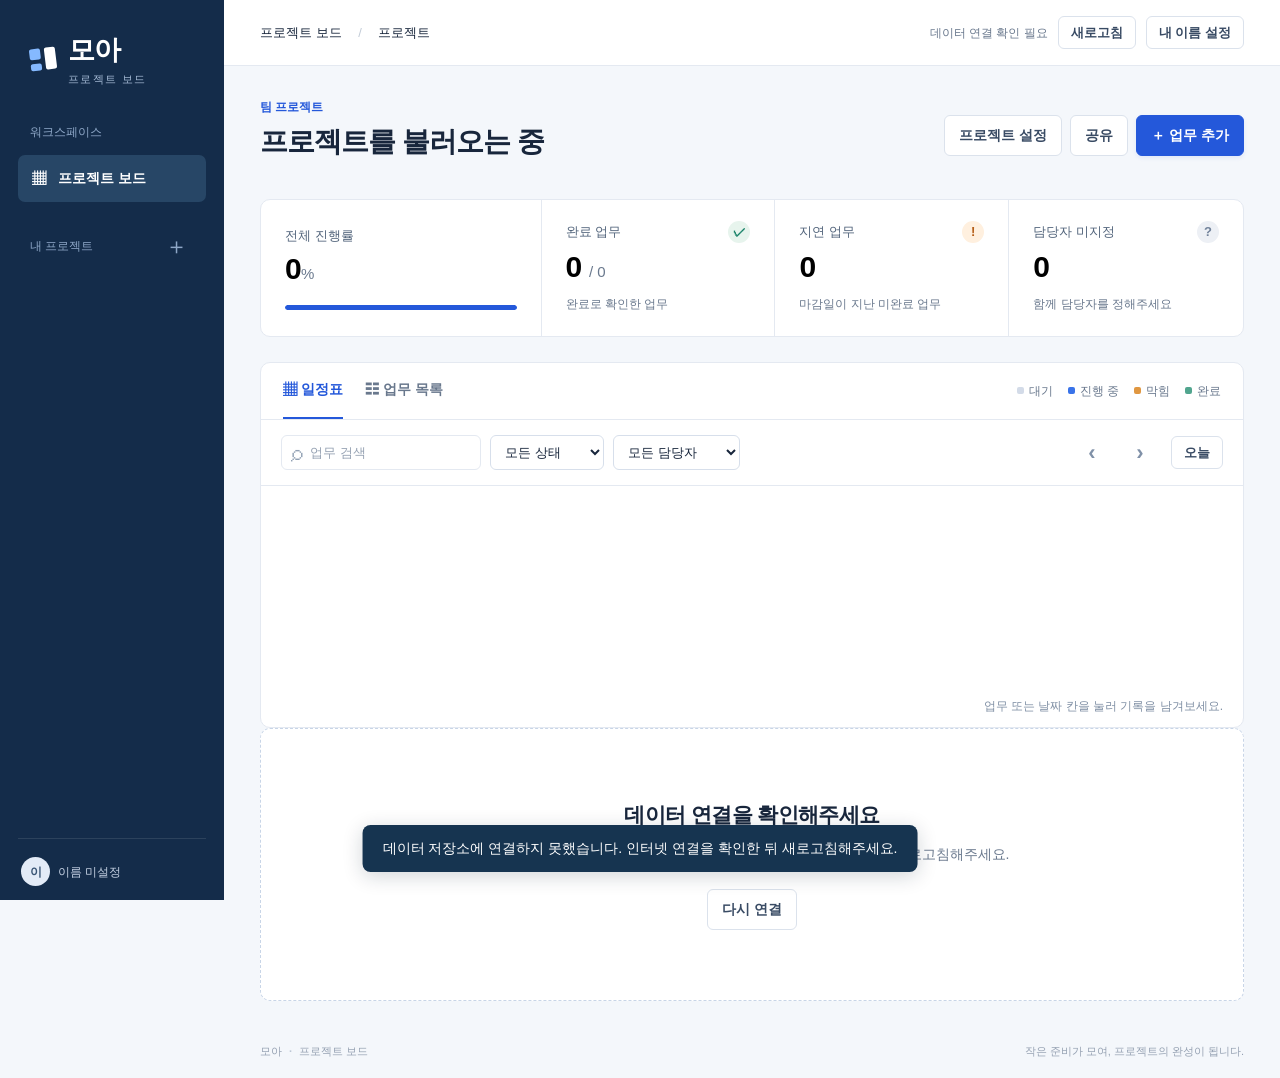
==== commit c9cf2755: "Add files via upload" ====
--- a/projects/index.html
+++ b/projects/index.html
@@ -1,6 +1,6 @@
 <!doctype html>
 <html lang="ko">
-<head><meta charset="UTF-8"><meta name="viewport" content="width=device-width,initial-scale=1"><meta name="color-scheme" content="light"><meta name="description" content="프로젝트 보드 프로젝트의 준비사항, 담당자, 일별 추진현황을 함께 관리합니다."><title>모아 · 프로젝트 보드 프로젝트</title><link rel="icon" href="data:image/svg+xml,%3Csvg xmlns='http://www.w3.org/2000/svg' viewBox='0 0 40 40'%3E%3Crect width='40' height='40' rx='10' fill='%231d4ed8'/%3E%3Cpath d='M10 12h8v8h-8zm12 0h8v16h-8zM10 24h8v4h-8z' fill='white'/%3E%3C/svg%3E"><link rel="stylesheet" href="./styles.css"></head>
+<head><meta charset="UTF-8"><meta name="viewport" content="width=device-width,initial-scale=1"><meta name="color-scheme" content="light"><meta name="description" content="프로젝트 보드 프로젝트의 하위 업무, 담당자, 일별 추진현황을 함께 관리합니다."><title>모아 · 프로젝트 보드 프로젝트</title><link rel="icon" href="data:image/svg+xml,%3Csvg xmlns='http://www.w3.org/2000/svg' viewBox='0 0 40 40'%3E%3Crect width='40' height='40' rx='10' fill='%231d4ed8'/%3E%3Cpath d='M10 12h8v8h-8zm12 0h8v16h-8zM10 24h8v4h-8z' fill='white'/%3E%3C/svg%3E"><link rel="stylesheet" href="./styles.css"></head>
 <body>
 <div class="app-shell">
  <aside class="rail"><a class="brand" href="./" aria-label="모아 프로젝트 홈"><span class="brand-mark"><i></i><i></i><i></i></span><span>모아<small>프로젝트 보드</small></span></a><div class="rail-caption">워크스페이스</div><div class="rail-current"><span>▦</span> 프로젝트 보드</div><div class="rail-heading">내 프로젝트<button id="rail-add" class="icon-btn" aria-label="프로젝트 추가">＋</button></div><nav id="project-list" aria-label="프로젝트 목록"></nav><div class="rail-bottom"><div class="account"><span class="avatar" id="avatar">G</span><span id="account-name">이름 미설정</span></div></div></aside>
@@ -14,10 +14,10 @@
  <div id="empty-projects" class="empty-projects" hidden><div class="empty-icon">▦</div><h2>첫 프로젝트를 시작하세요</h2><p>업무를 정리하고 담당자와 일정을 함께 관리하세요.</p><button id="empty-create" class="btn primary">＋ 프로젝트 만들기</button></div>
  <section id="attention" class="attention"></section><footer class="page-footer"><span>모아 <b>·</b> 프로젝트 보드</span><span>작은 준비가 모여, 프로젝트의 완성이 됩니다.</span></footer></div></div>
  </main></div>
-<dialog id="task-dialog" class="sheet"><form id="task-form"><header class="dialog-header"><div><span class="eyebrow" id="task-mode">업무 상세</span><h2 id="task-dialog-title">업무 수정</h2></div><button type="button" class="icon-btn" data-close aria-label="닫기">×</button></header><div class="dialog-body"><div id="conflict-note" class="warning-box" hidden>다른 사람이 수정한 최신 내용이 있습니다. 현재 입력을 복사한 뒤 닫고 다시 열어주세요.</div><label>업무명<input name="title" required maxlength="150" placeholder="어떤 일을 해야 하나요?"></label><div class="form-row"><label>단계<input name="phase" maxlength="40" placeholder="예: 준비, 실행, 마무리" list="phases"></label><datalist id="phases"><option>기획</option><option>준비</option><option>실행</option><option>마무리</option></datalist><label>담당자 <span class="optional">선택</span><input name="owner" maxlength="80" placeholder="미지정" list="owners"></label><datalist id="owners"></datalist></div><div class="form-row"><label>시작일<input type="date" name="start" required></label><label>마감일<input type="date" name="end" required></label></div><div class="form-row"><label>상태<select name="status"><option value="todo">진행 대기</option><option value="doing">진행 중</option><option value="blocked">막힘</option><option value="done">완료</option></select></label><label>진행률 <output id="percent-label">0%</output><input type="range" name="percent" min="0" max="100" step="5" value="0"></label></div><label id="blocker-label" hidden>막힌 이유<textarea name="blocker" rows="2" maxlength="1000" placeholder="어떤 도움이 필요한가요?"></textarea></label><label>관련 자료 링크 <span class="optional">선택</span><input name="link" type="url" maxlength="2000" placeholder="https://..."></label><section class="form-section"><div class="section-title"><h3>준비 체크리스트</h3><span id="check-count"></span></div><div id="checklist"></div><div class="inline-add"><input id="check-input" maxlength="200" placeholder="준비해야 할 요소 입력" aria-label="새 준비사항"><button type="button" id="add-check" class="btn compact">추가</button></div></section><section class="form-section"><div class="section-title"><h3>날짜별 추진 기록</h3><span class="optional">저장 시 함께 등록</span></div><label>기록 날짜<input type="date" name="logDate" required></label><label class="sr-only" for="log-note">추진 내용</label><textarea name="note" id="log-note" rows="3" maxlength="2000" placeholder="오늘 진행한 일, 결정사항 또는 다음 할 일을 적어주세요."></textarea><div id="task-history" class="history"></div></section><p id="task-error" class="form-error" role="alert"></p></div><footer class="dialog-footer"><button type="button" id="delete-task" class="btn danger">업무 삭제</button><button type="button" class="btn" data-close>취소</button><button type="submit" class="btn primary">변경사항 저장</button></footer></form></dialog>
+<dialog id="task-dialog" class="sheet"><form id="task-form"><header class="dialog-header"><div><span class="eyebrow" id="task-mode">업무 상세</span><h2 id="task-dialog-title">업무 수정</h2></div><button type="button" class="icon-btn" data-close aria-label="닫기">×</button></header><div class="dialog-body"><div id="conflict-note" class="warning-box" hidden>다른 사람이 수정한 최신 내용이 있습니다. 현재 입력을 복사한 뒤 닫고 다시 열어주세요.</div><label>업무명<input name="title" required maxlength="150" placeholder="어떤 일을 해야 하나요?"></label><div class="form-row"><label>단계<input name="phase" maxlength="40" placeholder="예: 준비, 실행, 마무리" list="phases"></label><datalist id="phases"><option>기획</option><option>준비</option><option>실행</option><option>마무리</option></datalist><label>담당자 <span class="optional">선택</span><input name="owner" maxlength="80" placeholder="미지정" list="owners"></label><datalist id="owners"></datalist></div><div class="form-row"><label>시작일<input type="date" name="start" required></label><label>마감일<input type="date" name="end" required></label></div><div class="form-row"><label>상태<select name="status"><option value="todo">진행 대기</option><option value="doing">진행 중</option><option value="blocked">막힘</option><option value="done">완료</option></select></label><div class="progress-auto"><span class="progress-auto-title">진행률 <b id="percent-label">0%</b></span><div class="progress-track"><i id="task-progress"></i></div><small id="progress-hint"></small></div></div><label id="blocker-label" hidden>막힌 이유<textarea name="blocker" rows="2" maxlength="1000" placeholder="어떤 도움이 필요한가요?"></textarea></label><label>관련 자료 링크 <span class="optional">선택</span><input name="link" type="url" maxlength="2000" placeholder="https://..."></label><section class="form-section"><div class="section-title"><h3>하위 업무</h3><span id="check-count"></span></div><div id="checklist"></div><div class="inline-add"><input id="check-input" maxlength="200" placeholder="하위 업무 입력 (예: 공고문 작성)" aria-label="새 하위 업무"><button type="button" id="add-check" class="btn compact">추가</button></div></section><section class="form-section"><div class="section-title"><h3>날짜별 추진 기록</h3><span class="optional">저장 시 함께 등록</span></div><label>기록 날짜<input type="date" name="logDate" required></label><label class="sr-only" for="log-note">추진 내용</label><textarea name="note" id="log-note" rows="3" maxlength="2000" placeholder="오늘 진행한 일, 결정사항 또는 다음 할 일을 적어주세요."></textarea><div id="task-history" class="history"></div></section><p id="task-error" class="form-error" role="alert"></p></div><footer class="dialog-footer"><button type="button" id="delete-task" class="btn danger">업무 삭제</button><button type="button" class="btn" data-close>취소</button><button type="submit" class="btn primary">변경사항 저장</button></footer></form></dialog>
 <dialog id="project-dialog" class="modal"><form id="project-form"><header class="dialog-header"><h2 id="project-dialog-title">새 프로젝트</h2><button type="button" class="icon-btn" data-close aria-label="닫기">×</button></header><div class="dialog-body"><label>프로젝트명<input name="name" required maxlength="100" placeholder="예: 4분기 업무 운영체계 정비"></label><label>프로젝트 설명<textarea name="description" maxlength="1000" rows="3" placeholder="팀이 함께 달성할 목표"></textarea></label><div class="form-row"><label>시작일<input name="start" type="date" required></label><label>종료일<input name="end" type="date" required></label></div><p id="project-error" class="form-error" role="alert"></p></div><footer class="dialog-footer"><button class="btn" type="button" data-close>취소</button><button class="btn primary" type="submit">저장</button></footer></form></dialog>
 <dialog id="share-dialog" class="modal"><div><header class="dialog-header"><h2>프로젝트 공유</h2><button class="icon-btn" type="button" data-close aria-label="닫기">×</button></header><div class="dialog-body"><p>이 링크를 받은 사람은 별도 가입 없이 바로 보고 편집할 수 있습니다.</p><label>프로젝트 링크<div class="inline-add"><input id="share-url" readonly><button class="btn compact" type="button" id="copy-link">복사</button></div></label><p class="helper">링크가 외부로 전달되지 않도록 팀 내부에서만 공유해주세요.</p></div><footer class="dialog-footer"><button class="btn" type="button" data-close>닫기</button></footer></div></dialog>
 <dialog id="github-dialog" class="modal"><form id="github-form"><header class="dialog-header"><h2>내 이름 설정</h2><button class="icon-btn" type="button" data-close aria-label="닫기">×</button></header><div class="dialog-body"><p>업무 기록에 남을 이름을 입력해주세요. 이 브라우저에 기억되어 다음부터는 묻지 않습니다.</p><label>이름<input name="name" required maxlength="30" autocomplete="name" placeholder="예: 홍길동"></label><p id="github-error" class="form-error" role="alert"></p></div><footer class="dialog-footer"><button class="btn" type="button" data-close>취소</button><button class="btn primary" type="submit">저장</button></footer></form></dialog>
-<dialog id="confirm-dialog" class="modal small"><form method="dialog"><div class="dialog-body"><h2>이 업무를 삭제할까요?</h2><p>준비사항과 추진 기록도 함께 삭제됩니다.</p></div><footer class="dialog-footer"><button class="btn" value="cancel">취소</button><button class="btn danger filled" value="delete">삭제</button></footer></form></dialog>
+<dialog id="confirm-dialog" class="modal small"><form method="dialog"><div class="dialog-body"><h2>이 업무를 삭제할까요?</h2><p>하위 업무와 추진 기록도 함께 삭제됩니다.</p></div><footer class="dialog-footer"><button class="btn" value="cancel">취소</button><button class="btn danger filled" value="delete">삭제</button></footer></form></dialog>
 <div id="toast" role="status" aria-live="polite" hidden></div><noscript>프로젝트 보드는 JavaScript를 켠 브라우저에서 사용할 수 있습니다.</noscript><script type="module" src="./app.mjs"></script>
 </body></html>
--- a/projects/styles.css
+++ b/projects/styles.css
@@ -8,3 +8,34 @@
 .search-label{flex-direction:row;align-items:center}.mobile-projects{display:none}.project-nav{word-break:keep-all}.metric small{word-break:keep-all}.task-name{font-size:14px}@media(max-width:800px){.mobile-projects{display:flex;gap:8px;margin-bottom:20px}.mobile-projects select{font-size:13px;width:100%;flex:1}.timeline{--label:155px}.row-label{padding:10px 8px}.task-name{font-size:12px}.task-sub{gap:4px;font-size:10px}.row-label .status-icon{display:none}.board-top{gap:0}.metrics{margin-bottom:20px}.metric small{font-size:11px}.topbar .connection{font-size:11px}}
 
 .top-actions{display:flex;align-items:center;gap:10px}.text-link{font-size:13px;color:var(--blue);text-decoration:underline}@media(max-width:800px){.topbar{height:auto;min-height:70px;gap:6px;flex-wrap:wrap;padding:10px 16px}.top-actions{gap:6px;flex-wrap:wrap}.top-actions .connection{width:100%}.top-actions .btn{font-size:11px}.brand small{font-size:10px;letter-spacing:0}}
+
+/* 하위 업무 자동 진행률 */
+.progress-auto{display:flex;flex-direction:column;justify-content:center;gap:2px;font-size:14px;font-weight:600;color:var(--ink)}
+.progress-auto-title b{color:var(--blue);font-size:16px;margin-left:4px}
+.progress-auto .progress-track{margin-top:6px}
+.progress-auto .progress-track i{width:0;transition:width .2s}
+.progress-auto small{font-weight:400;font-size:12px;color:#7a879b;margin-top:4px}
+.check-row{flex-wrap:wrap}
+.check-text{display:flex;flex-direction:column;gap:2px}
+.done-at{font-size:11px;color:#1f7a5c;text-decoration:none;display:inline-block}
+.check-row:has(:checked) .done-at{text-decoration:none}
+.check-dates{display:flex;align-items:center;gap:4px;font-size:12px;color:#8594a8}
+.check-dates input[type=date]{padding:4px 6px;font-size:12px;width:128px}
+
+/* 일정표 하위 업무 행 */
+.timeline-row.sub-row{min-height:34px}
+.sub-row .day-cell{min-height:34px}
+.sub-row .row-label{padding:6px 12px 6px 34px;gap:7px;font-size:12px;color:#55657b;background:white;justify-content:flex-start}
+.sub-name{flex:1;min-width:0;white-space:nowrap;overflow:hidden;text-overflow:ellipsis}
+.sub-name.is-done{color:#8a97a8;text-decoration:line-through}
+.sub-late{font-size:10px;font-weight:600}
+.sub-check{width:14px;height:14px;border:1.5px solid #b9c5d6;border-radius:4px;flex-shrink:0;display:grid;place-items:center;font-size:9px;color:white;background:white}
+.sub-check.done{background:#2f9e78;border-color:#2f9e78}
+.sub-check.late{border-color:#e39a5b}
+.sub-bar{position:absolute;top:10px;height:14px;border-radius:4px;border:1px solid #c5d4ee;background:#e9f0fc;z-index:2;padding:0;cursor:pointer;min-width:8px}
+.sub-bar.done{background:#dff3eb;border-color:#a9d3c5}
+.sub-bar.late{background:#fdf0e4;border-color:#efc195}
+.done-mark{position:absolute;top:8px;width:18px;height:18px;border-radius:50%;background:#2f9e78;color:white;font-size:10px;font-weight:700;display:grid;place-items:center;z-index:3;pointer-events:none;box-shadow:0 0 0 2px white}
+@media(max-width:800px){.sub-row .row-label{padding-left:22px}.check-dates input[type=date]{width:118px}}
+.check-row:has(:checked) label{text-decoration:none}
+.check-row:has(:checked) .check-name{text-decoration:line-through}
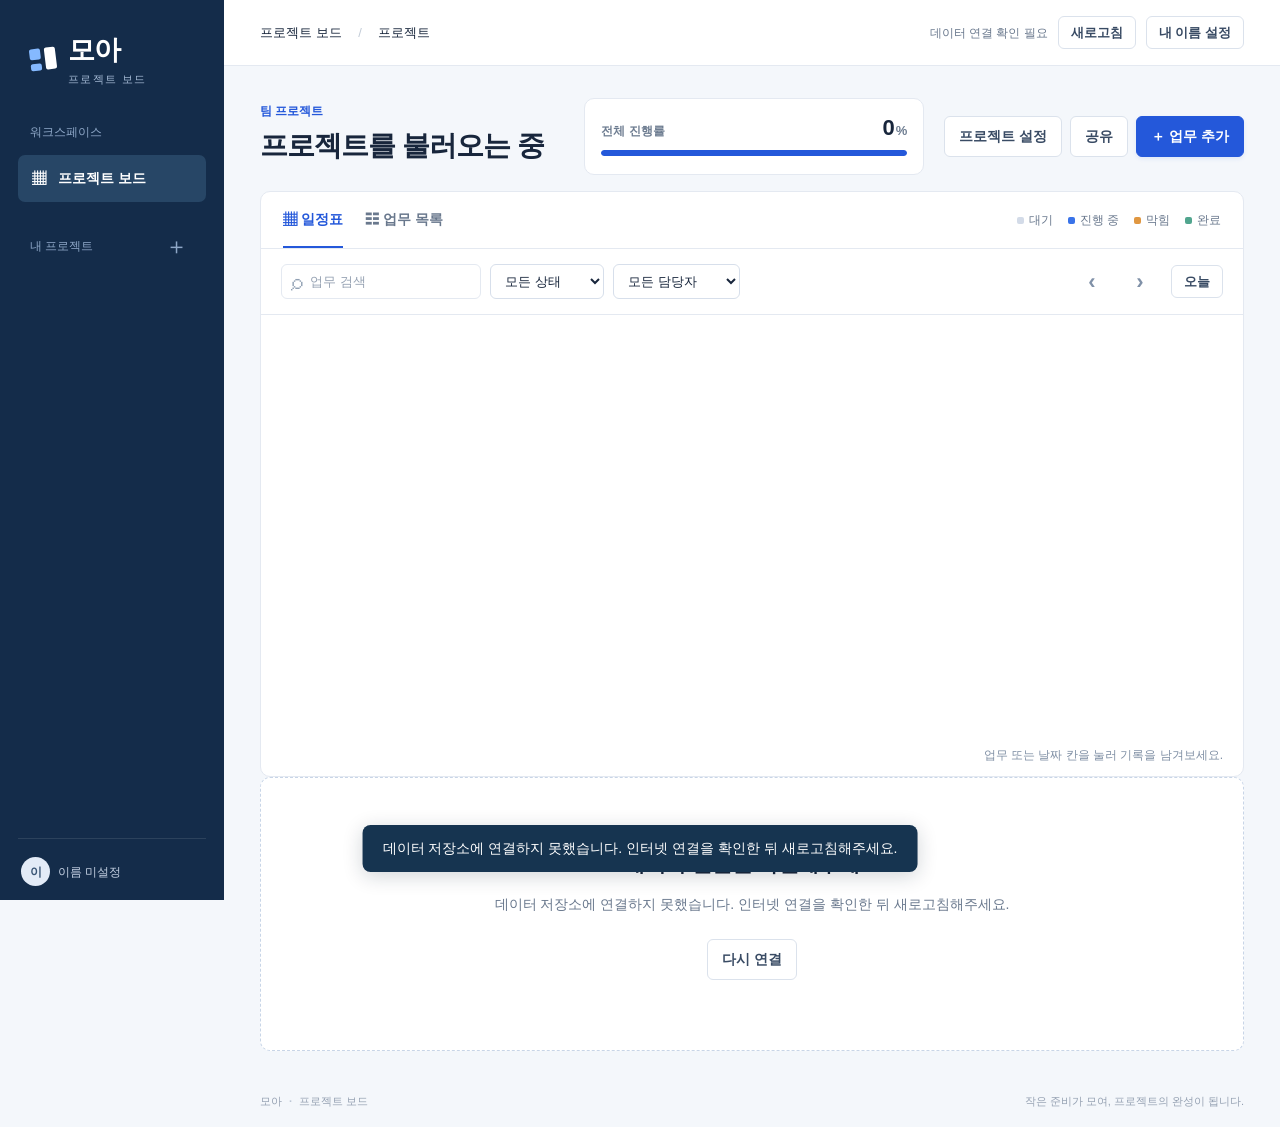
==== commit fcf9f659: "Add files via upload" ====
--- a/projects/index.html
+++ b/projects/index.html
@@ -6,8 +6,8 @@
  <aside class="rail"><a class="brand" href="./" aria-label="모아 프로젝트 홈"><span class="brand-mark"><i></i><i></i><i></i></span><span>모아<small>프로젝트 보드</small></span></a><div class="rail-caption">워크스페이스</div><div class="rail-current"><span>▦</span> 프로젝트 보드</div><div class="rail-heading">내 프로젝트<button id="rail-add" class="icon-btn" aria-label="프로젝트 추가">＋</button></div><nav id="project-list" aria-label="프로젝트 목록"></nav><div class="rail-bottom"><div class="account"><span class="avatar" id="avatar">G</span><span id="account-name">이름 미설정</span></div></div></aside>
  <main><header class="topbar"><span>프로젝트 보드 <span class="crumb">/</span> 프로젝트</span><div class="top-actions"><span id="connection" class="connection">연결 준비 중</span><button id="refresh" class="btn compact">새로고침</button><button id="connect-github" class="btn compact">내 이름 설정</button></div></header>
  <div id="workspace" hidden><div id="demo-banner" class="demo-banner" hidden><span><b>샘플 체험</b> 가상 업무입니다. 변경사항은 새로고침하면 초기화됩니다.</span><a href="./">프로젝트 보드 열기</a></div>
- <div class="workspace-content"><div class="mobile-projects"><select id="mobile-project" aria-label="프로젝트 선택"></select><button id="mobile-add" class="btn compact" aria-label="새 프로젝트 만들기">＋</button></div><section class="project-heading"><div><div class="eyebrow">팀 프로젝트</div><h1 id="project-title">프로젝트를 불러오는 중</h1><p id="project-desc"></p><div class="project-meta"><span id="project-period"></span><span id="member-count"></span></div></div><div class="heading-actions"><button id="project-settings" class="btn">프로젝트 설정</button><button id="share" class="btn">공유</button><button id="new-task" class="btn primary">＋ 업무 추가</button></div></section>
- <section class="metrics" aria-label="프로젝트 현황"><button class="metric" data-metric="all"><span>전체 진행률</span><strong id="stat-percent">0<em>%</em></strong><div class="progress-track"><i id="overall-progress"></i></div></button><button class="metric" data-metric="done"><span>완료 업무 <i class="metric-symbol green">✓</i></span><strong id="stat-done">0 <em>/ 0</em></strong><small>완료로 확인한 업무</small></button><button class="metric" data-metric="late"><span>지연 업무 <i class="metric-symbol orange">!</i></span><strong id="stat-late">0</strong><small>마감일이 지난 미완료 업무</small></button><button class="metric" data-metric="unassigned"><span>담당자 미지정 <i class="metric-symbol gray">?</i></span><strong id="stat-unassigned">0</strong><small>함께 담당자를 정해주세요</small></button></section>
+ <div class="workspace-content"><div class="mobile-projects"><select id="mobile-project" aria-label="프로젝트 선택"></select><button id="mobile-add" class="btn compact" aria-label="새 프로젝트 만들기">＋</button></div><section class="project-heading"><div><div class="eyebrow">팀 프로젝트</div><h1 id="project-title">프로젝트를 불러오는 중</h1><p id="project-desc"></p><div class="project-meta"><span id="project-period"></span><span id="member-count"></span></div></div><div class="heading-progress" aria-label="전체 진행률"><div class="hp-top"><span>전체 진행률</span><strong id="stat-percent">0<em>%</em></strong></div><div class="progress-track"><i id="overall-progress"></i></div><small id="stat-done-text"></small></div><div class="heading-actions"><button id="project-settings" class="btn">프로젝트 설정</button><button id="share" class="btn">공유</button><button id="new-task" class="btn primary">＋ 업무 추가</button></div></section>
+ 
  <section class="board"><div class="board-top"><div class="view-tabs" role="tablist" aria-label="업무 보기"><button class="active" id="timeline-tab" role="tab" aria-selected="true">▦ 일정표</button><button id="list-tab" role="tab" aria-selected="false">☷ 업무 목록</button></div><div class="legend"><span><i class="todo"></i>대기</span><span><i class="doing"></i>진행 중</span><span><i class="blocked"></i>막힘</span><span><i class="done"></i>완료</span></div></div>
  <div class="toolbar"><label class="search-label"><span>⌕</span><input id="search" type="search" aria-label="업무 검색" placeholder="업무 검색"></label><select id="status-filter" aria-label="상태 필터"><option value="all">모든 상태</option><option value="todo">진행 대기</option><option value="doing">진행 중</option><option value="blocked">막힘</option><option value="done">완료</option><option value="late">지연 업무</option></select><select id="owner-filter" aria-label="담당자 필터"><option value="all">모든 담당자</option></select><div class="date-nav"><button id="prev-month" class="icon-btn" aria-label="이전 달">‹</button><span id="month-label"></span><button id="next-month" class="icon-btn" aria-label="다음 달">›</button><button id="today" class="btn compact">오늘</button></div></div>
  <div id="board-content" class="board-content" tabindex="0" aria-label="업무별 날짜 일정표"></div><footer class="board-footer"><span id="task-count"></span><span>업무 또는 날짜 칸을 눌러 기록을 남겨보세요.</span></footer></section>
@@ -15,6 +15,7 @@
  <section id="attention" class="attention"></section><footer class="page-footer"><span>모아 <b>·</b> 프로젝트 보드</span><span>작은 준비가 모여, 프로젝트의 완성이 됩니다.</span></footer></div></div>
  </main></div>
 <dialog id="task-dialog" class="sheet"><form id="task-form"><header class="dialog-header"><div><span class="eyebrow" id="task-mode">업무 상세</span><h2 id="task-dialog-title">업무 수정</h2></div><button type="button" class="icon-btn" data-close aria-label="닫기">×</button></header><div class="dialog-body"><div id="conflict-note" class="warning-box" hidden>다른 사람이 수정한 최신 내용이 있습니다. 현재 입력을 복사한 뒤 닫고 다시 열어주세요.</div><label>업무명<input name="title" required maxlength="150" placeholder="어떤 일을 해야 하나요?"></label><div class="form-row"><label>단계<input name="phase" maxlength="40" placeholder="예: 준비, 실행, 마무리" list="phases"></label><datalist id="phases"><option>기획</option><option>준비</option><option>실행</option><option>마무리</option></datalist><label>담당자 <span class="optional">선택</span><input name="owner" maxlength="80" placeholder="미지정" list="owners"></label><datalist id="owners"></datalist></div><div class="form-row"><label>시작일<input type="date" name="start" required></label><label>마감일<input type="date" name="end" required></label></div><div class="form-row"><label>상태<select name="status"><option value="todo">진행 대기</option><option value="doing">진행 중</option><option value="blocked">막힘</option><option value="done">완료</option></select></label><div class="progress-auto"><span class="progress-auto-title">진행률 <b id="percent-label">0%</b></span><div class="progress-track"><i id="task-progress"></i></div><small id="progress-hint"></small></div></div><label id="blocker-label" hidden>막힌 이유<textarea name="blocker" rows="2" maxlength="1000" placeholder="어떤 도움이 필요한가요?"></textarea></label><label>관련 자료 링크 <span class="optional">선택</span><input name="link" type="url" maxlength="2000" placeholder="https://..."></label><section class="form-section"><div class="section-title"><h3>하위 업무</h3><span id="check-count"></span></div><div id="checklist"></div><div class="inline-add"><input id="check-input" maxlength="200" placeholder="하위 업무 입력 (예: 공고문 작성)" aria-label="새 하위 업무"><button type="button" id="add-check" class="btn compact">추가</button></div></section><section class="form-section"><div class="section-title"><h3>날짜별 추진 기록</h3><span class="optional">저장 시 함께 등록</span></div><label>기록 날짜<input type="date" name="logDate" required></label><label class="sr-only" for="log-note">추진 내용</label><textarea name="note" id="log-note" rows="3" maxlength="2000" placeholder="오늘 진행한 일, 결정사항 또는 다음 할 일을 적어주세요."></textarea><div id="task-history" class="history"></div></section><p id="task-error" class="form-error" role="alert"></p></div><footer class="dialog-footer"><button type="button" id="delete-task" class="btn danger">업무 삭제</button><button type="button" class="btn" data-close>취소</button><button type="submit" class="btn primary">변경사항 저장</button></footer></form></dialog>
+<dialog id="sub-dialog" class="sheet"><form id="sub-form"><header class="dialog-header"><div><span class="eyebrow">하위 업무 · <span id="sub-parent"></span></span><h2>하위 업무 기록</h2></div><button type="button" class="icon-btn" data-close aria-label="닫기">×</button></header><div class="dialog-body"><label>하위 업무명<input name="text" required maxlength="200"></label><div class="form-row"><label>시작일<input type="date" name="start" required></label><label>마감일<input type="date" name="end" required></label></div><label class="done-toggle"><input type="checkbox" name="done"> 완료 <span id="sub-done-at" class="optional"></span></label><section class="form-section"><div class="section-title"><h3>날짜별 특이사항</h3><span class="optional">저장 시 함께 등록</span></div><label>기록 날짜<input type="date" name="noteDate" required></label><label class="sr-only" for="sub-note">특이사항</label><textarea name="note" id="sub-note" rows="3" maxlength="1000" placeholder="진행 상황, 이슈, 결정사항 등을 적어주세요."></textarea><div id="sub-history" class="history"></div></section><p id="sub-error" class="form-error" role="alert"></p></div><footer class="dialog-footer"><button type="button" class="btn" data-close>취소</button><button type="submit" class="btn primary">저장</button></footer></form></dialog>
 <dialog id="project-dialog" class="modal"><form id="project-form"><header class="dialog-header"><h2 id="project-dialog-title">새 프로젝트</h2><button type="button" class="icon-btn" data-close aria-label="닫기">×</button></header><div class="dialog-body"><label>프로젝트명<input name="name" required maxlength="100" placeholder="예: 4분기 업무 운영체계 정비"></label><label>프로젝트 설명<textarea name="description" maxlength="1000" rows="3" placeholder="팀이 함께 달성할 목표"></textarea></label><div class="form-row"><label>시작일<input name="start" type="date" required></label><label>종료일<input name="end" type="date" required></label></div><p id="project-error" class="form-error" role="alert"></p></div><footer class="dialog-footer"><button class="btn" type="button" data-close>취소</button><button class="btn primary" type="submit">저장</button></footer></form></dialog>
 <dialog id="share-dialog" class="modal"><div><header class="dialog-header"><h2>프로젝트 공유</h2><button class="icon-btn" type="button" data-close aria-label="닫기">×</button></header><div class="dialog-body"><p>이 링크를 받은 사람은 별도 가입 없이 바로 보고 편집할 수 있습니다.</p><label>프로젝트 링크<div class="inline-add"><input id="share-url" readonly><button class="btn compact" type="button" id="copy-link">복사</button></div></label><p class="helper">링크가 외부로 전달되지 않도록 팀 내부에서만 공유해주세요.</p></div><footer class="dialog-footer"><button class="btn" type="button" data-close>닫기</button></footer></div></dialog>
 <dialog id="github-dialog" class="modal"><form id="github-form"><header class="dialog-header"><h2>내 이름 설정</h2><button class="icon-btn" type="button" data-close aria-label="닫기">×</button></header><div class="dialog-body"><p>업무 기록에 남을 이름을 입력해주세요. 이 브라우저에 기억되어 다음부터는 묻지 않습니다.</p><label>이름<input name="name" required maxlength="30" autocomplete="name" placeholder="예: 홍길동"></label><p id="github-error" class="form-error" role="alert"></p></div><footer class="dialog-footer"><button class="btn" type="button" data-close>취소</button><button class="btn primary" type="submit">저장</button></footer></form></dialog>
--- a/projects/styles.css
+++ b/projects/styles.css
@@ -39,3 +39,63 @@
 @media(max-width:800px){.sub-row .row-label{padding-left:22px}.check-dates input[type=date]{width:118px}}
 .check-row:has(:checked) label{text-decoration:none}
 .check-row:has(:checked) .check-name{text-decoration:line-through}
+
+/* ===== v3: 상단 진행률 + 넓은 일정표 + 하위 업무 트리 ===== */
+.project-heading{margin-bottom:16px;align-items:center}
+.project-heading h1{margin-bottom:4px}
+.project-heading p{margin-bottom:6px}
+.heading-progress{flex:1;max-width:340px;min-width:220px;margin-left:auto;padding:12px 16px;border:1px solid var(--line);border-radius:10px;background:white}
+.hp-top{display:flex;align-items:baseline;justify-content:space-between;font-size:12px;color:#6e7d91;font-weight:600}
+.hp-top strong{font-size:22px;color:var(--ink);font-weight:750}
+.hp-top em{font-style:normal;font-size:13px;margin-left:1px;color:#6e7d91}
+.heading-progress .progress-track{margin-top:6px;height:6px}
+.heading-progress small{display:block;margin-top:6px;font-size:11px;color:#7a879b}
+.board-content{max-height:calc(100dvh - 250px);min-height:420px}
+.timeline{--label:280px}
+.date-header{min-height:44px}
+.date-header .day-cell{font-size:9px;gap:1px;min-height:44px}
+.date-header .day-cell b{font-size:11px}
+.date-header .today b{width:auto;min-width:18px;padding:0 2px;border-radius:4px}
+.day-cell.month-start{border-left:1px solid #c9d4e6}
+.day-cell{min-height:52px}
+
+/* 상위 업무 */
+.timeline-row.task-row{min-height:52px;background:#fbfcff;border-top:1px solid #e3e9f3}
+.task-row .row-label{background:#fbfcff;border-left:4px solid var(--bar) !important;padding:8px 10px 8px 10px;gap:8px}
+.task-row .task-name{font-size:13.5px;font-weight:700;color:#14233a}
+.task-row .task-sub{font-size:10.5px;gap:6px}
+.task-pct{font-weight:700;color:var(--bar-ink)}
+.task-row .owner-pill{display:inline-block}
+.task-row .day-cell{min-height:52px}
+.bar{top:11px;height:30px;border-width:1.5px;font-size:11.5px;font-weight:650;padding:0 8px;box-shadow:0 1px 2px rgba(20,35,58,.08)}
+.bar-fill{opacity:.32}
+.bar span{font-weight:650}
+.trunk-start{position:absolute;top:41px;bottom:0;width:0;border-left:1.5px solid #9fb3d1;z-index:1;pointer-events:none}
+
+/* 하위 업무 (트리 연결) */
+.timeline-row.sub-row{min-height:30px;background:white}
+.sub-row .day-cell{min-height:30px}
+.sub-row .row-label{padding:0 10px 0 38px;gap:6px;background:white;font-size:12px;color:#44546a;cursor:default;position:sticky}
+.sub-row .tree{position:absolute;left:18px;top:0;bottom:0;width:14px;pointer-events:none}
+.sub-row .tree:before{content:'';position:absolute;left:0;top:0;bottom:0;border-left:1.5px solid #9fb3d1}
+.sub-row.last .tree:before{bottom:50%}
+.sub-row .tree:after{content:'';position:absolute;left:0;top:50%;width:14px;border-top:1.5px solid #9fb3d1}
+.sub-toggle{width:16px;height:16px;border:1.5px solid #9fb0c8;border-radius:4px;background:white;color:white;font-size:10px;font-weight:700;display:grid;place-items:center;padding:0;cursor:pointer;flex-shrink:0}
+.sub-toggle:hover{border-color:var(--blue);box-shadow:0 0 0 3px #e3ecfd}
+.sub-toggle.done{background:#2f9e78;border-color:#2f9e78}
+.sub-toggle.late{border-color:#e39a5b}
+.sub-open{flex:1;min-width:0;display:flex;align-items:center;gap:6px;background:none;border:0;padding:6px 0;cursor:pointer;text-align:left;color:inherit;font:inherit}
+.sub-open:hover .sub-name{color:var(--blue);text-decoration:underline}
+.sub-notes{font-size:10px;color:#396bbb;background:#eaf1fd;border-radius:3px;padding:1px 4px;flex-shrink:0}
+.sub-link{position:absolute;top:0;height:50%;border-left:1.5px solid #9fb3d1;border-bottom:1.5px solid #9fb3d1;border-bottom-left-radius:6px;z-index:1;pointer-events:none}
+.sub-row:not(.last) .days:before{content:none}
+.sub-bar{top:8px;height:14px;display:flex;align-items:center;overflow:hidden;font-size:9.5px;color:#46618a;padding:0 5px;white-space:nowrap}
+.sub-bar span{overflow:hidden;text-overflow:ellipsis}
+.sub-bar.done{color:#1f7a5c}
+.sub-bar.late{color:#a35a1c}
+.done-mark{top:6px;width:16px;height:16px;font-size:9px}
+.done-toggle{flex-direction:row !important;align-items:center;gap:8px;font-weight:600}
+.done-toggle input{width:16px;height:16px;accent-color:#2f9e78}
+@media(max-width:800px){.timeline{--label:170px}.heading-progress{max-width:none;width:100%;margin-left:0}.sub-row .row-label{padding-left:30px}.sub-row .tree{left:12px}}
+.sub-trunk{position:absolute;top:0;bottom:0;width:0;border-left:1.5px solid #9fb3d1;z-index:1;pointer-events:none}
+.date-header .day-cell span.mon{color:var(--blue);font-weight:700;white-space:nowrap;font-size:9px}
